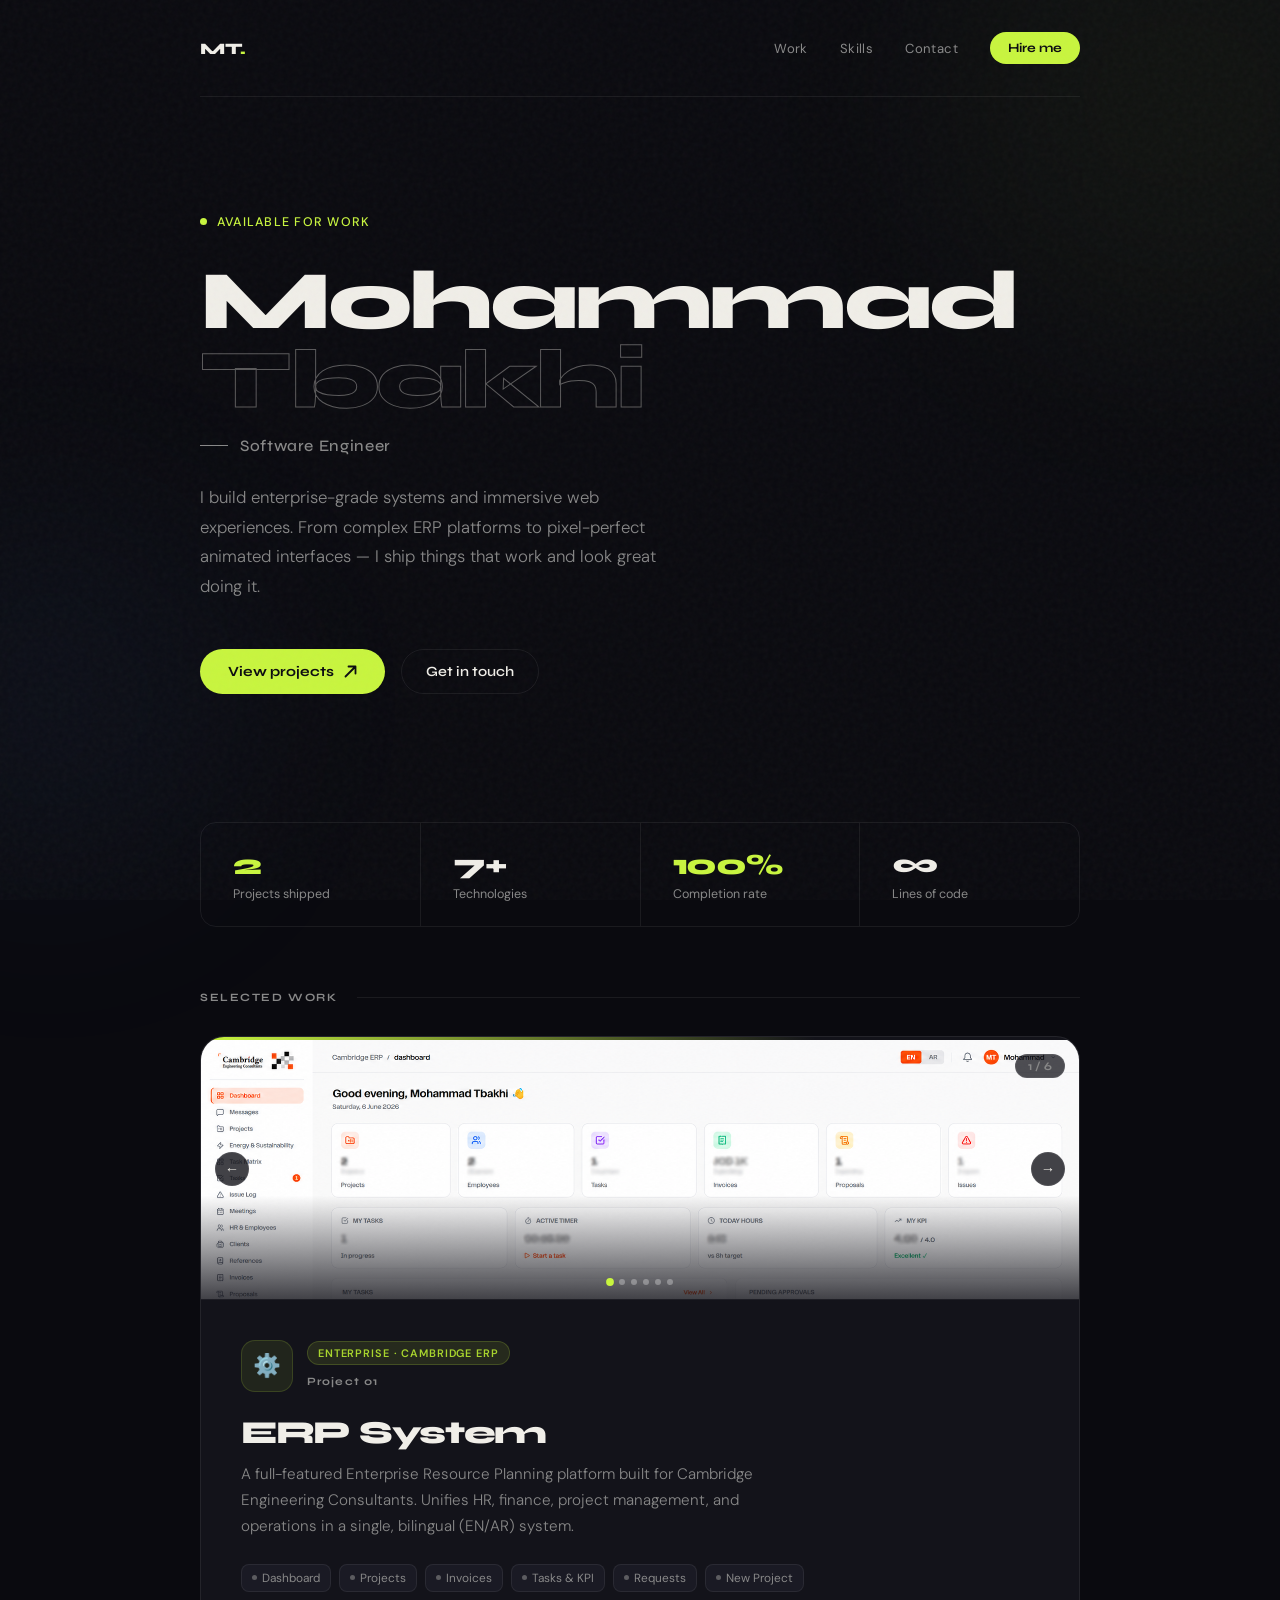
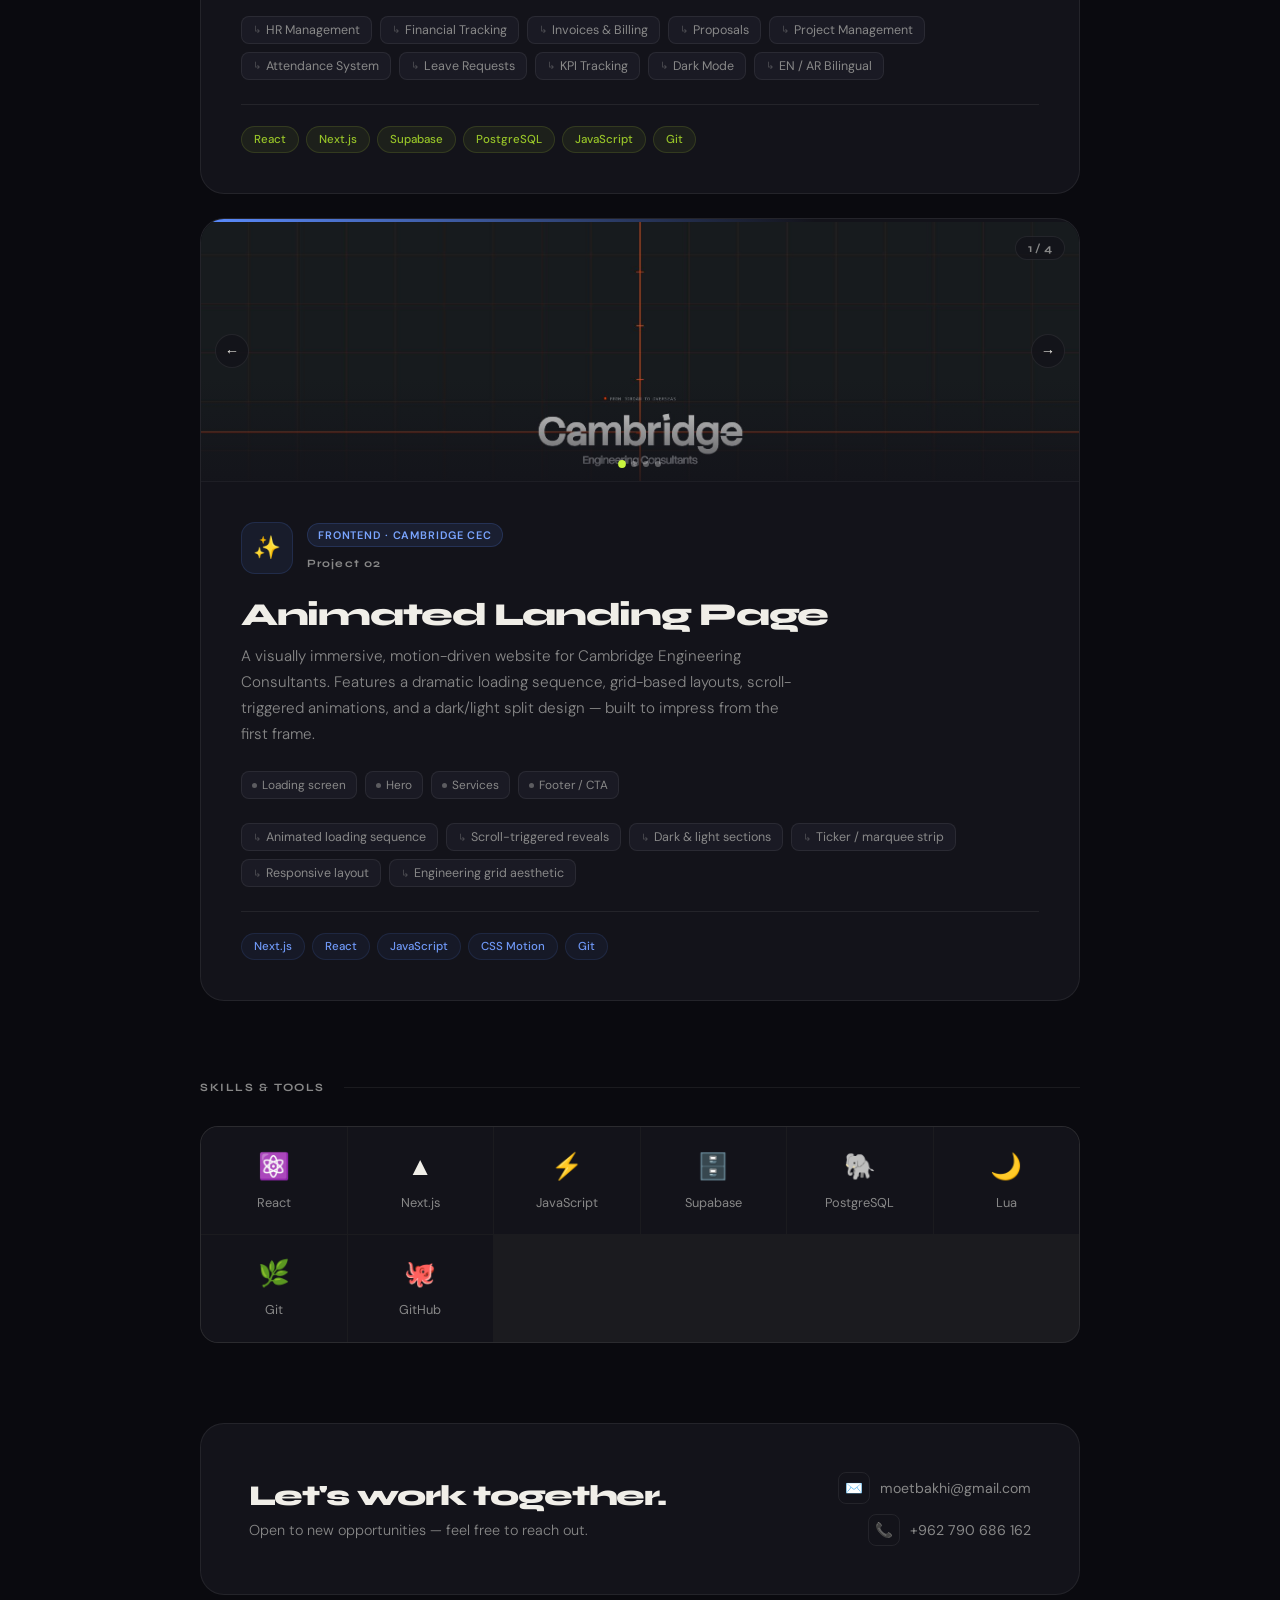
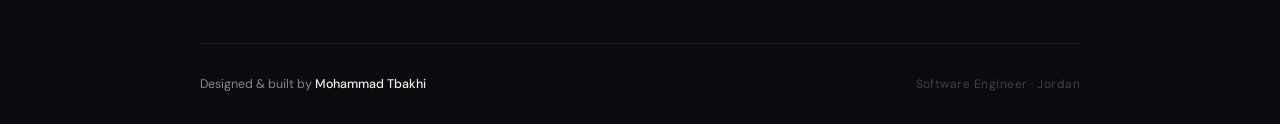
==== portfolio.html @ ecbaac33 "Add files via upload" ====
<!DOCTYPE html>
<html lang="en">
<head>
<meta charset="UTF-8">
<meta name="viewport" content="width=device-width, initial-scale=1.0">
<title>Mohammad Tbakhi — Software Engineer</title>
<link href="https://fonts.googleapis.com/css2?family=Syne:wght@400;500;700;800&family=DM+Sans:ital,wght@0,300;0,400;0,500;1,300&display=swap" rel="stylesheet">
<style>
  *, *::before, *::after { box-sizing: border-box; margin: 0; padding: 0; }
  :root {
    --bg: #0a0a0f; --surface: #13131a; --surface2: #1a1a24;
    --border: rgba(255,255,255,0.07); --border-hover: rgba(255,255,255,0.15);
    --text: #f0eee8; --muted: #888;
    --accent1: #c8f53e; --accent2: #5b8cff;
  }
  html { scroll-behavior: smooth; }
  body { font-family: 'DM Sans', sans-serif; background: var(--bg); color: var(--text); overflow-x: hidden; }
  body::after { content: ''; position: fixed; inset: 0; background-image: url("data:image/svg+xml,%3Csvg viewBox='0 0 200 200' xmlns='http://www.w3.org/2000/svg'%3E%3Cfilter id='n'%3E%3CfeTurbulence type='fractalNoise' baseFrequency='0.9' numOctaves='4' stitchTiles='stitch'/%3E%3C/filter%3E%3Crect width='100%25' height='100%25' filter='url(%23n)' opacity='0.035'/%3E%3C/svg%3E"); pointer-events: none; z-index: 100; }
  .container { max-width: 960px; margin: 0 auto; padding: 0 2.5rem; position: relative; z-index: 1; }
  .orb { position: fixed; border-radius: 50%; filter: blur(100px); pointer-events: none; z-index: 0; }
  .orb1 { width: 500px; height: 500px; background: rgba(200,245,62,0.035); top: -150px; right: -150px; }
  .orb2 { width: 400px; height: 400px; background: rgba(91,140,255,0.04); bottom: 0; left: -150px; }

  nav { display: flex; align-items: center; justify-content: space-between; padding: 2rem 0; border-bottom: 1px solid var(--border); animation: fadeDown 0.6s ease both; }
  .nav-logo { font-family: 'Syne', sans-serif; font-weight: 800; font-size: 1rem; letter-spacing: -0.02em; color: var(--text); }
  .nav-logo span { color: var(--accent1); }
  .nav-right { display: flex; align-items: center; gap: 2rem; }
  .nav-links { display: flex; gap: 2rem; }
  .nav-links a { font-size: 0.82rem; color: var(--muted); text-decoration: none; letter-spacing: 0.03em; transition: color 0.2s; }
  .nav-links a:hover { color: var(--text); }
  .nav-cta { font-size: 0.8rem; font-family: 'Syne', sans-serif; font-weight: 700; color: #0a0a0f; background: var(--accent1); padding: 8px 18px; border-radius: 100px; text-decoration: none; transition: opacity 0.2s; }
  .nav-cta:hover { opacity: 0.85; }

  .hero { padding: 7rem 0 4rem; animation: fadeUp 0.8s ease 0.1s both; }
  .hero-eyebrow { display: inline-flex; align-items: center; gap: 10px; margin-bottom: 2rem; font-size: 0.78rem; color: var(--accent1); letter-spacing: 0.1em; text-transform: uppercase; font-weight: 500; }
  .hero-eyebrow::before { content: ''; width: 7px; height: 7px; border-radius: 50%; background: var(--accent1); animation: pulse 2s infinite; }
  .hero-name { font-family: 'Syne', sans-serif; font-size: clamp(3rem, 7vw, 5.2rem); font-weight: 800; line-height: 0.95; letter-spacing: -0.04em; margin-bottom: 1rem; }
  .hero-name .last { display: block; color: transparent; -webkit-text-stroke: 1px rgba(240,238,232,0.35); }
  .hero-role { font-family: 'Syne', sans-serif; font-size: 1rem; font-weight: 500; color: var(--muted); letter-spacing: 0.04em; margin-bottom: 1.8rem; display: flex; align-items: center; gap: 12px; }
  .hero-role::before { content: ''; width: 28px; height: 1px; background: var(--muted); }
  .hero-desc { font-size: 1.05rem; color: var(--muted); max-width: 480px; line-height: 1.75; font-weight: 300; margin-bottom: 3rem; }
  .hero-actions { display: flex; align-items: center; gap: 1rem; flex-wrap: wrap; }
  .btn-primary { display: inline-flex; align-items: center; gap: 10px; background: var(--accent1); color: #0a0a0f; font-family: 'Syne', sans-serif; font-weight: 700; font-size: 0.88rem; padding: 14px 28px; border-radius: 100px; border: none; cursor: pointer; text-decoration: none; transition: transform 0.2s, opacity 0.2s; }
  .btn-primary:hover { transform: translateY(-2px); opacity: 0.9; }
  .btn-secondary { display: inline-flex; align-items: center; gap: 8px; background: transparent; color: var(--text); font-family: 'Syne', sans-serif; font-weight: 600; font-size: 0.88rem; padding: 13px 24px; border-radius: 100px; border: 1px solid var(--border); cursor: pointer; text-decoration: none; transition: border-color 0.2s; }
  .btn-secondary:hover { border-color: var(--border-hover); }

  .stats-bar { display: flex; border: 1px solid var(--border); border-radius: 16px; overflow: hidden; margin: 4rem 0; animation: fadeUp 0.8s ease 0.2s both; }
  .stat { flex: 1; padding: 1.5rem 2rem; border-right: 1px solid var(--border); transition: background 0.2s; }
  .stat:last-child { border-right: none; }
  .stat:hover { background: rgba(255,255,255,0.02); }
  .stat-num { font-family: 'Syne', sans-serif; font-size: 1.8rem; font-weight: 800; letter-spacing: -0.04em; margin-bottom: 4px; }
  .stat-num.g { color: var(--accent1); }
  .stat-label { font-size: 0.78rem; color: var(--muted); }

  .section { margin-bottom: 5rem; }
  .section-header { display: flex; align-items: center; gap: 1.2rem; margin-bottom: 2rem; }
  .section-label { font-family: 'Syne', sans-serif; font-size: 0.7rem; font-weight: 700; letter-spacing: 0.14em; text-transform: uppercase; color: var(--muted); white-space: nowrap; }
  .section-line { flex: 1; height: 1px; background: var(--border); }

  .projects { display: flex; flex-direction: column; gap: 1.5rem; }
  .project-card { background: var(--surface); border: 1px solid var(--border); border-radius: 24px; overflow: hidden; transition: border-color 0.3s, transform 0.3s; animation: fadeUp 0.8s ease both; }
  .project-card:nth-child(1) { animation-delay: 0.3s; }
  .project-card:nth-child(2) { animation-delay: 0.4s; }
  .project-card:hover { border-color: var(--border-hover); transform: translateY(-4px); }
  .card-accent { height: 3px; }
  .erp .card-accent { background: linear-gradient(90deg, var(--accent1) 0%, transparent 70%); }
  .animated .card-accent { background: linear-gradient(90deg, var(--accent2) 0%, transparent 70%); }

  .card-gallery { position: relative; background: #0d0d14; border-bottom: 1px solid var(--border); overflow: hidden; height: 260px; }
  .gallery-track { display: flex; height: 100%; transition: transform 0.4s cubic-bezier(0.4,0,0.2,1); }
  .gallery-slide { flex-shrink: 0; width: 100%; height: 100%; overflow: hidden; }
  .gallery-slide img { width: 100%; height: 100%; object-fit: cover; object-position: top left; display: block; }
  .gallery-overlay { position: absolute; inset: 0; background: linear-gradient(to bottom, transparent 60%, rgba(19,19,26,0.8) 100%); pointer-events: none; }
  .gallery-nav { position: absolute; bottom: 14px; left: 50%; transform: translateX(-50%); display: flex; gap: 6px; z-index: 2; }
  .gallery-dot { width: 6px; height: 6px; border-radius: 50%; background: rgba(255,255,255,0.3); cursor: pointer; transition: background 0.2s, transform 0.2s; border: none; padding: 0; }
  .gallery-dot.active { background: var(--accent1); transform: scale(1.3); }
  .gallery-btn { position: absolute; top: 50%; transform: translateY(-50%); width: 34px; height: 34px; background: rgba(19,19,26,0.8); border: 1px solid var(--border); border-radius: 50%; color: var(--text); cursor: pointer; display: flex; align-items: center; justify-content: center; font-size: 0.9rem; z-index: 2; transition: background 0.2s, border-color 0.2s; }
  .gallery-btn:hover { background: rgba(200,245,62,0.15); border-color: var(--accent1); }
  .gallery-btn.prev { left: 14px; }
  .gallery-btn.next { right: 14px; }
  .gallery-counter { position: absolute; top: 14px; right: 14px; background: rgba(19,19,26,0.75); border: 1px solid var(--border); border-radius: 100px; padding: 4px 12px; font-size: 0.72rem; color: var(--muted); z-index: 2; font-family: 'Syne', sans-serif; font-weight: 700; }

  .card-inner { padding: 2.5rem; }
  .card-header { display: flex; align-items: flex-start; justify-content: space-between; margin-bottom: 1.5rem; }
  .card-meta { display: flex; align-items: center; gap: 14px; }
  .card-icon { width: 52px; height: 52px; border-radius: 14px; display: flex; align-items: center; justify-content: center; font-size: 1.4rem; flex-shrink: 0; }
  .erp .card-icon { background: rgba(200,245,62,0.08); border: 1px solid rgba(200,245,62,0.15); }
  .animated .card-icon { background: rgba(91,140,255,0.08); border: 1px solid rgba(91,140,255,0.15); }
  .card-badge { font-size: 0.68rem; font-weight: 600; letter-spacing: 0.08em; text-transform: uppercase; padding: 4px 10px; border-radius: 100px; display: block; margin-bottom: 4px; }
  .erp .card-badge { background: rgba(200,245,62,0.1); color: #a8d42e; border: 1px solid rgba(200,245,62,0.18); }
  .animated .card-badge { background: rgba(91,140,255,0.1); color: #7aa5ff; border: 1px solid rgba(91,140,255,0.18); }
  .card-num { font-size: 0.7rem; color: var(--muted); font-family: 'Syne', sans-serif; font-weight: 700; letter-spacing: 0.1em; }

  .card-title { font-family: 'Syne', sans-serif; font-size: 2rem; font-weight: 800; letter-spacing: -0.04em; margin-bottom: 0.8rem; line-height: 1.05; }
  .card-desc { font-size: 0.95rem; color: var(--muted); line-height: 1.7; font-weight: 300; max-width: 560px; margin-bottom: 1.5rem; }
  .card-screens { display: flex; gap: 8px; margin-bottom: 1.5rem; flex-wrap: wrap; }
  .screen-pill { display: flex; align-items: center; gap: 5px; font-size: 0.74rem; color: var(--muted); background: var(--surface2); padding: 5px 10px; border-radius: 8px; border: 1px solid var(--border); cursor: pointer; transition: border-color 0.2s, color 0.2s; }
  .screen-pill:hover { border-color: var(--accent1); color: var(--accent1); }
  .screen-pill .dot { width: 5px; height: 5px; border-radius: 50%; background: currentColor; opacity: 0.6; }
  .card-features { display: flex; flex-wrap: wrap; gap: 8px; margin-bottom: 1.5rem; }
  .feature { font-size: 0.78rem; color: var(--muted); background: var(--surface2); padding: 5px 11px; border-radius: 8px; border: 1px solid var(--border); display: flex; align-items: center; gap: 5px; }
  .feature::before { content: '↳'; font-size: 0.65rem; opacity: 0.45; }
  .card-divider { height: 1px; background: var(--border); margin-bottom: 1.3rem; }
  .card-tags { display: flex; flex-wrap: wrap; gap: 7px; }
  .tag { font-size: 0.72rem; font-weight: 500; padding: 5px 12px; border-radius: 100px; }
  .erp .tag { background: rgba(200,245,62,0.06); color: #96c228; border: 1px solid rgba(200,245,62,0.12); }
  .animated .tag { background: rgba(91,140,255,0.06); color: #6e97f5; border: 1px solid rgba(91,140,255,0.12); }

  .skills-grid { display: grid; grid-template-columns: repeat(auto-fit, minmax(130px, 1fr)); gap: 1px; background: var(--border); border: 1px solid var(--border); border-radius: 18px; overflow: hidden; }
  .skill-item { background: var(--surface); padding: 1.4rem 1rem; text-align: center; transition: background 0.2s; cursor: default; }
  .skill-item:hover { background: var(--surface2); }
  .skill-icon { font-size: 1.6rem; margin-bottom: 8px; display: block; }
  .skill-name { font-size: 0.8rem; color: var(--muted); transition: color 0.2s; }
  .skill-item:hover .skill-name { color: var(--text); }

  .contact-section { background: var(--surface); border: 1px solid var(--border); border-radius: 24px; padding: 3rem; display: flex; align-items: center; justify-content: space-between; gap: 2rem; flex-wrap: wrap; margin-bottom: 3rem; }
  .contact-left h2 { font-family: 'Syne', sans-serif; font-size: 1.8rem; font-weight: 800; letter-spacing: -0.04em; margin-bottom: 0.5rem; }
  .contact-left p { font-size: 0.9rem; color: var(--muted); font-weight: 300; }
  .contact-info { display: flex; flex-direction: column; gap: 10px; align-items: flex-end; }
  .contact-item { display: flex; align-items: center; gap: 10px; font-size: 0.88rem; color: var(--muted); text-decoration: none; transition: color 0.2s; }
  .contact-item:hover { color: var(--text); }
  .contact-item-icon { width: 32px; height: 32px; border: 1px solid var(--border); border-radius: 8px; display: flex; align-items: center; justify-content: center; font-size: 0.9rem; }

  footer { border-top: 1px solid var(--border); padding: 2rem 0; display: flex; align-items: center; justify-content: space-between; flex-wrap: wrap; gap: 1rem; }
  .footer-copy { font-size: 0.78rem; color: var(--muted); }
  .footer-copy strong { color: var(--text); font-weight: 500; }
  .footer-right { font-size: 0.75rem; color: rgba(136,136,136,0.45); letter-spacing: 0.04em; }

  @keyframes fadeUp { from { opacity: 0; transform: translateY(24px); } to { opacity: 1; transform: none; } }
  @keyframes fadeDown { from { opacity: 0; transform: translateY(-12px); } to { opacity: 1; transform: none; } }
  @keyframes pulse { 0%, 100% { opacity: 1; } 50% { opacity: 0.4; } }
  ::-webkit-scrollbar { width: 6px; }
  ::-webkit-scrollbar-track { background: var(--bg); }
  ::-webkit-scrollbar-thumb { background: rgba(255,255,255,0.1); border-radius: 3px; }
</style>
</head>
<body>
<div class="orb orb1"></div>
<div class="orb orb2"></div>
<div class="container">
  <nav>
    <div class="nav-logo">MT<span>.</span></div>
    <div class="nav-right">
      <div class="nav-links">
        <a href="#work">Work</a>
        <a href="#skills">Skills</a>
        <a href="#contact">Contact</a>
      </div>
      <a href="mailto:moetbakhi@gmail.com" class="nav-cta">Hire me</a>
    </div>
  </nav>

  <section class="hero">
    <div class="hero-eyebrow">Available for work</div>
    <h1 class="hero-name">
      <span>Mohammad</span>
      <span class="last">Tbakhi</span>
    </h1>
    <div class="hero-role">Software Engineer</div>
    <p class="hero-desc">I build enterprise-grade systems and immersive web experiences. From complex ERP platforms to pixel-perfect animated interfaces — I ship things that work and look great doing it.</p>
    <div class="hero-actions">
      <a href="#work" class="btn-primary">View projects <svg width="13" height="13" viewBox="0 0 13 13" fill="none"><path d="M1.5 11.5L11.5 1.5M11.5 1.5H4.5M11.5 1.5V8.5" stroke="currentColor" stroke-width="1.8" stroke-linecap="round" stroke-linejoin="round"/></svg></a>
      <a href="mailto:moetbakhi@gmail.com" class="btn-secondary">Get in touch</a>
    </div>
  </section>

  <div class="stats-bar">
    <div class="stat"><div class="stat-num g">2</div><div class="stat-label">Projects shipped</div></div>
    <div class="stat"><div class="stat-num">7+</div><div class="stat-label">Technologies</div></div>
    <div class="stat"><div class="stat-num g">100%</div><div class="stat-label">Completion rate</div></div>
    <div class="stat"><div class="stat-num">∞</div><div class="stat-label">Lines of code</div></div>
  </div>

  <section class="section" id="work">
    <div class="section-header"><span class="section-label">Selected work</span><div class="section-line"></div></div>
    <div class="projects">

      <div class="project-card erp">
        <div class="card-accent"></div>
        <div class="card-gallery" id="gallery">
          <div class="gallery-track" id="erp-track">
            <div class="gallery-slide"><img src="screenshot-dashboard.png" alt="ERP Dashboard" /></div>
            <div class="gallery-slide"><img src="screenshot-projects.png" alt="ERP Projects" /></div>
            <div class="gallery-slide"><img src="screenshot-invoices.png" alt="ERP Invoices" /></div>
            <div class="gallery-slide"><img src="screenshot-tasks.png" alt="ERP Tasks" /></div>
            <div class="gallery-slide"><img src="screenshot-requests.png" alt="ERP Requests" /></div>
            <div class="gallery-slide"><img src="screenshot-newproject.png" alt="New Project Form" /></div>
          </div>
          <div class="gallery-overlay"></div>
          <button class="gallery-btn prev" onclick="changeSlide('erp',-1)">&#8592;</button>
          <button class="gallery-btn next" onclick="changeSlide('erp',1)">&#8594;</button>
          <div class="gallery-counter"><span id="erp-num">1</span> / 6</div>
          <div class="gallery-nav" id="erp-dots"></div>
        </div>
        <div class="card-inner">
          <div class="card-header">
            <div class="card-meta">
              <div class="card-icon">⚙️</div>
              <div>
                <span class="card-badge">Enterprise · Cambridge ERP</span>
                <span class="card-num">Project 01</span>
              </div>
            </div>
          </div>
          <div class="card-title">ERP System</div>
          <p class="card-desc">A full-featured Enterprise Resource Planning platform built for Cambridge Engineering Consultants. Unifies HR, finance, project management, and operations in a single, bilingual (EN/AR) system.</p>
          <div class="card-screens">
            <span class="screen-pill" onclick="goToSlide('erp',0)"><span class="dot"></span>Dashboard</span>
            <span class="screen-pill" onclick="goToSlide('erp',1)"><span class="dot"></span>Projects</span>
            <span class="screen-pill" onclick="goToSlide('erp',2)"><span class="dot"></span>Invoices</span>
            <span class="screen-pill" onclick="goToSlide('erp',3)"><span class="dot"></span>Tasks & KPI</span>
            <span class="screen-pill" onclick="goToSlide('erp',4)"><span class="dot"></span>Requests</span>
            <span class="screen-pill" onclick="goToSlide('erp',5)"><span class="dot"></span>New Project</span>
          </div>
          <div class="card-features">
            <span class="feature">HR Management</span>
            <span class="feature">Financial Tracking</span>
            <span class="feature">Invoices & Billing</span>
            <span class="feature">Proposals</span>
            <span class="feature">Project Management</span>
            <span class="feature">Attendance System</span>
            <span class="feature">Leave Requests</span>
            <span class="feature">KPI Tracking</span>
            <span class="feature">Dark Mode</span>
            <span class="feature">EN / AR Bilingual</span>
          </div>
          <div class="card-divider"></div>
          <div class="card-tags">
            <span class="tag">React</span>
            <span class="tag">Next.js</span>
            <span class="tag">Supabase</span>
            <span class="tag">PostgreSQL</span>
            <span class="tag">JavaScript</span>
            <span class="tag">Git</span>
          </div>
        </div>
      </div>

      <div class="project-card animated">
        <div class="card-accent"></div>
        <div class="card-gallery">
          <div class="gallery-track" id="anim-track">
            <div class="gallery-slide"><img src="anim-landing.png" alt="Loading screen" /></div>
            <div class="gallery-slide"><img src="anim-hero.png" alt="Hero section" /></div>
            <div class="gallery-slide"><img src="anim-services.png" alt="Services" /></div>
            <div class="gallery-slide"><img src="anim-footer.png" alt="Footer / CTA" /></div>
          </div>
          <div class="gallery-overlay"></div>
          <button class="gallery-btn prev" onclick="changeSlide('anim',-1)">&#8592;</button>
          <button class="gallery-btn next" onclick="changeSlide('anim',1)">&#8594;</button>
          <div class="gallery-counter"><span id="anim-num">1</span> / 4</div>
          <div class="gallery-nav" id="anim-dots"></div>
        </div>
        <div class="card-inner">
          <div class="card-header">
            <div class="card-meta">
              <div class="card-icon">✨</div>
              <div>
                <span class="card-badge">Frontend · Cambridge CEC</span>
                <span class="card-num">Project 02</span>
              </div>
            </div>
          </div>
          <div class="card-title">Animated Landing Page</div>
          <p class="card-desc">A visually immersive, motion-driven website for Cambridge Engineering Consultants. Features a dramatic loading sequence, grid-based layouts, scroll-triggered animations, and a dark/light split design — built to impress from the first frame.</p>
          <div class="card-screens">
            <span class="screen-pill" onclick="goToSlide('anim',0)"><span class="dot"></span>Loading screen</span>
            <span class="screen-pill" onclick="goToSlide('anim',1)"><span class="dot"></span>Hero</span>
            <span class="screen-pill" onclick="goToSlide('anim',2)"><span class="dot"></span>Services</span>
            <span class="screen-pill" onclick="goToSlide('anim',3)"><span class="dot"></span>Footer / CTA</span>
          </div>
          <div class="card-features">
            <span class="feature">Animated loading sequence</span>
            <span class="feature">Scroll-triggered reveals</span>
            <span class="feature">Dark & light sections</span>
            <span class="feature">Ticker / marquee strip</span>
            <span class="feature">Responsive layout</span>
            <span class="feature">Engineering grid aesthetic</span>
          </div>
          <div class="card-divider"></div>
          <div class="card-tags">
            <span class="tag">Next.js</span><span class="tag">React</span>
            <span class="tag">JavaScript</span><span class="tag">CSS Motion</span><span class="tag">Git</span>
          </div>
        </div>
      </div>
    </div>
  </section>

  <section class="section" id="skills">
    <div class="section-header"><span class="section-label">Skills & tools</span><div class="section-line"></div></div>
    <div class="skills-grid">
      <div class="skill-item"><span class="skill-icon">⚛️</span><span class="skill-name">React</span></div>
      <div class="skill-item"><span class="skill-icon">▲</span><span class="skill-name">Next.js</span></div>
      <div class="skill-item"><span class="skill-icon">⚡</span><span class="skill-name">JavaScript</span></div>
      <div class="skill-item"><span class="skill-icon">🗄️</span><span class="skill-name">Supabase</span></div>
      <div class="skill-item"><span class="skill-icon">🐘</span><span class="skill-name">PostgreSQL</span></div>
      <div class="skill-item"><span class="skill-icon">🌙</span><span class="skill-name">Lua</span></div>
      <div class="skill-item"><span class="skill-icon">🌿</span><span class="skill-name">Git</span></div>
      <div class="skill-item"><span class="skill-icon">🐙</span><span class="skill-name">GitHub</span></div>
    </div>
  </section>

  <div class="contact-section" id="contact">
    <div class="contact-left">
      <h2>Let's work together.</h2>
      <p>Open to new opportunities — feel free to reach out.</p>
    </div>
    <div class="contact-info">
      <a href="mailto:moetbakhi@gmail.com" class="contact-item"><div class="contact-item-icon">✉️</div>moetbakhi@gmail.com</a>
      <a href="tel:+962790686162" class="contact-item"><div class="contact-item-icon">📞</div>+962 790 686 162</a>
    </div>
  </div>

  <footer>
    <div class="footer-copy">Designed & built by <strong>Mohammad Tbakhi</strong></div>
    <div class="footer-right">Software Engineer · Jordan</div>
  </footer>
</div>

<script>
  const galleries = {
    erp: { current: 0, total: 6, timer: null },
    anim: { current: 0, total: 4, timer: null }
  };
  function initGallery(id) {
    const g = galleries[id];
    const dots = document.getElementById(id + '-dots');
    for (let i = 0; i < g.total; i++) {
      const d = document.createElement('button');
      d.className = 'gallery-dot' + (i === 0 ? ' active' : '');
      d.onclick = () => goToSlide(id, i);
      dots.appendChild(d);
    }
    updateGallery(id);
    setInterval(() => changeSlide(id, 1), 3500);
  }
  function updateGallery(id) {
    const g = galleries[id];
    const track = document.getElementById(id + '-track');
    const num = document.getElementById(id + '-num');
    track.style.transform = 'translateX(-' + (g.current * 100) + '%)';
    num.textContent = g.current + 1;
    document.querySelectorAll('#' + id + '-dots .gallery-dot').forEach((d, i) => {
      d.classList.toggle('active', i === g.current);
    });
  }
  function changeSlide(id, dir) {
    const g = galleries[id];
    g.current = (g.current + dir + g.total) % g.total;
    updateGallery(id);
  }
  function goToSlide(id, i) { galleries[id].current = i; updateGallery(id); }
  initGallery('erp');
  initGallery('anim');
</script>
</body>
</html>
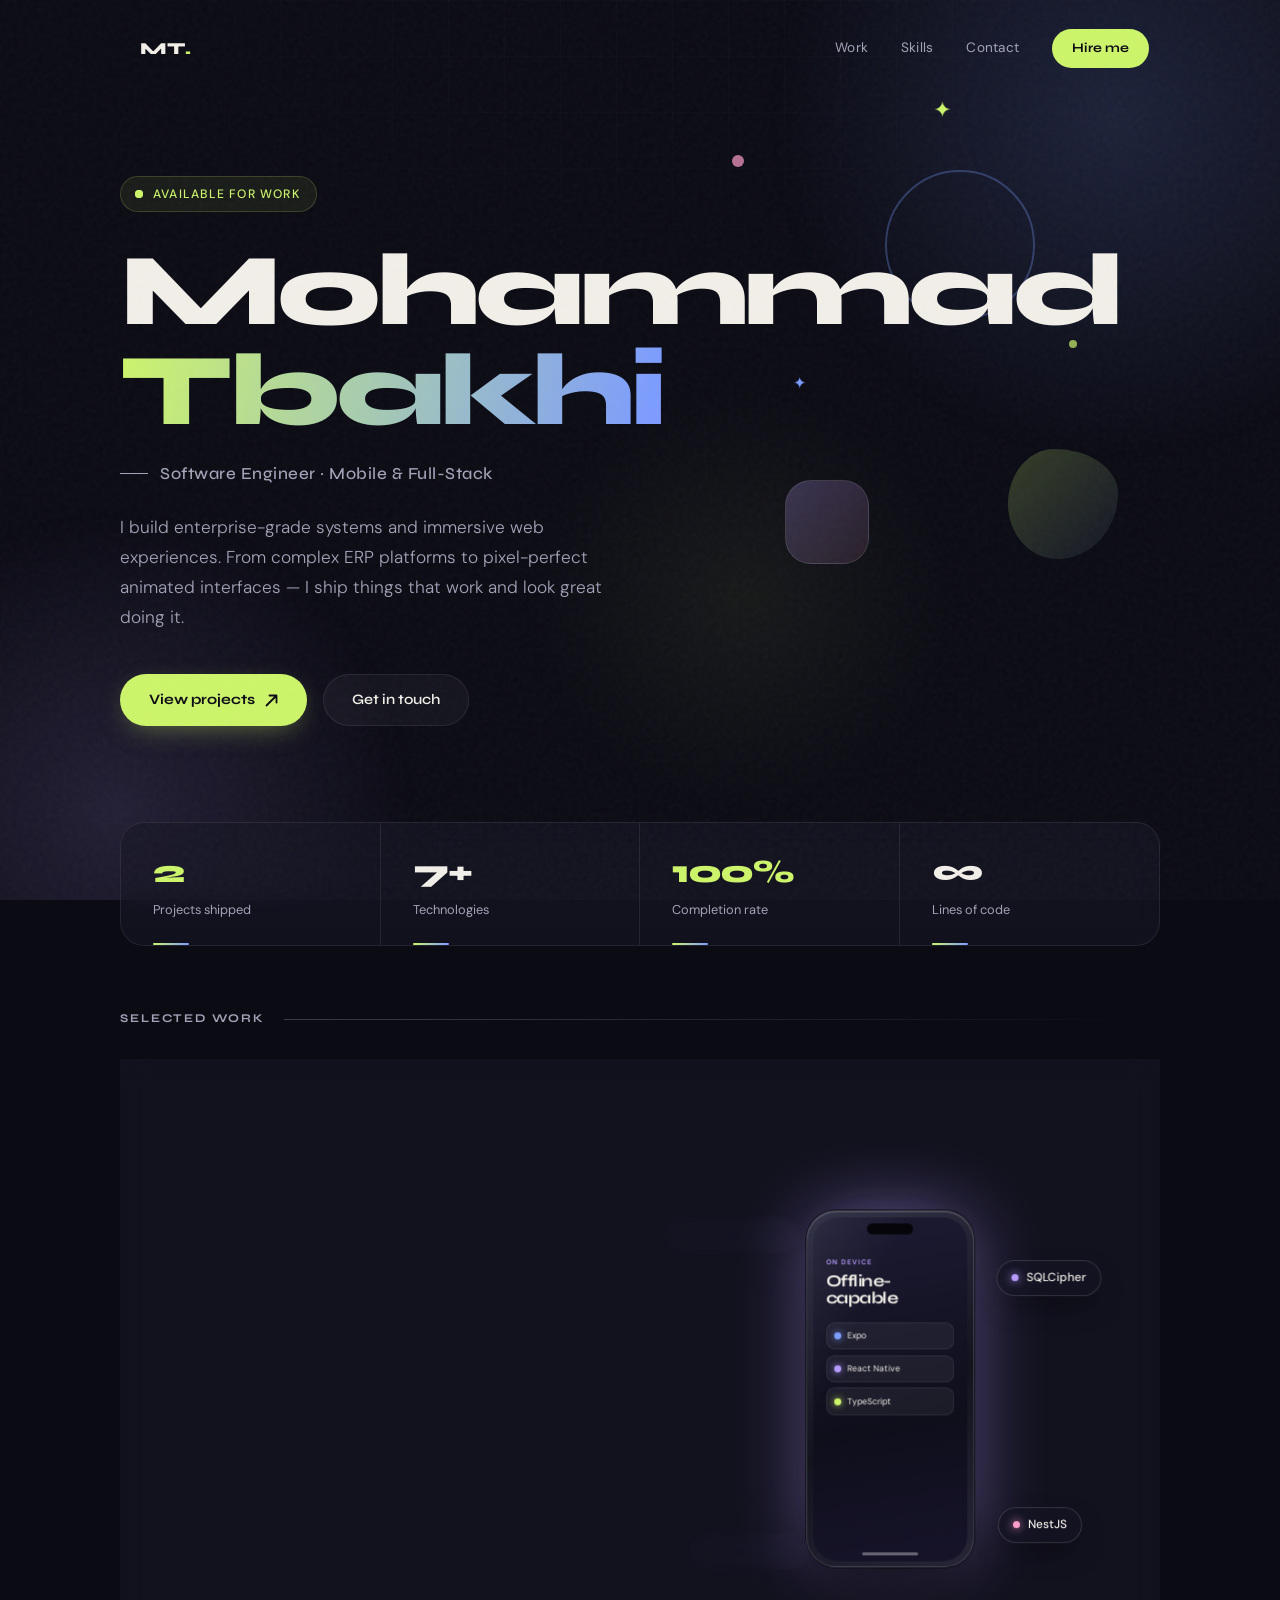
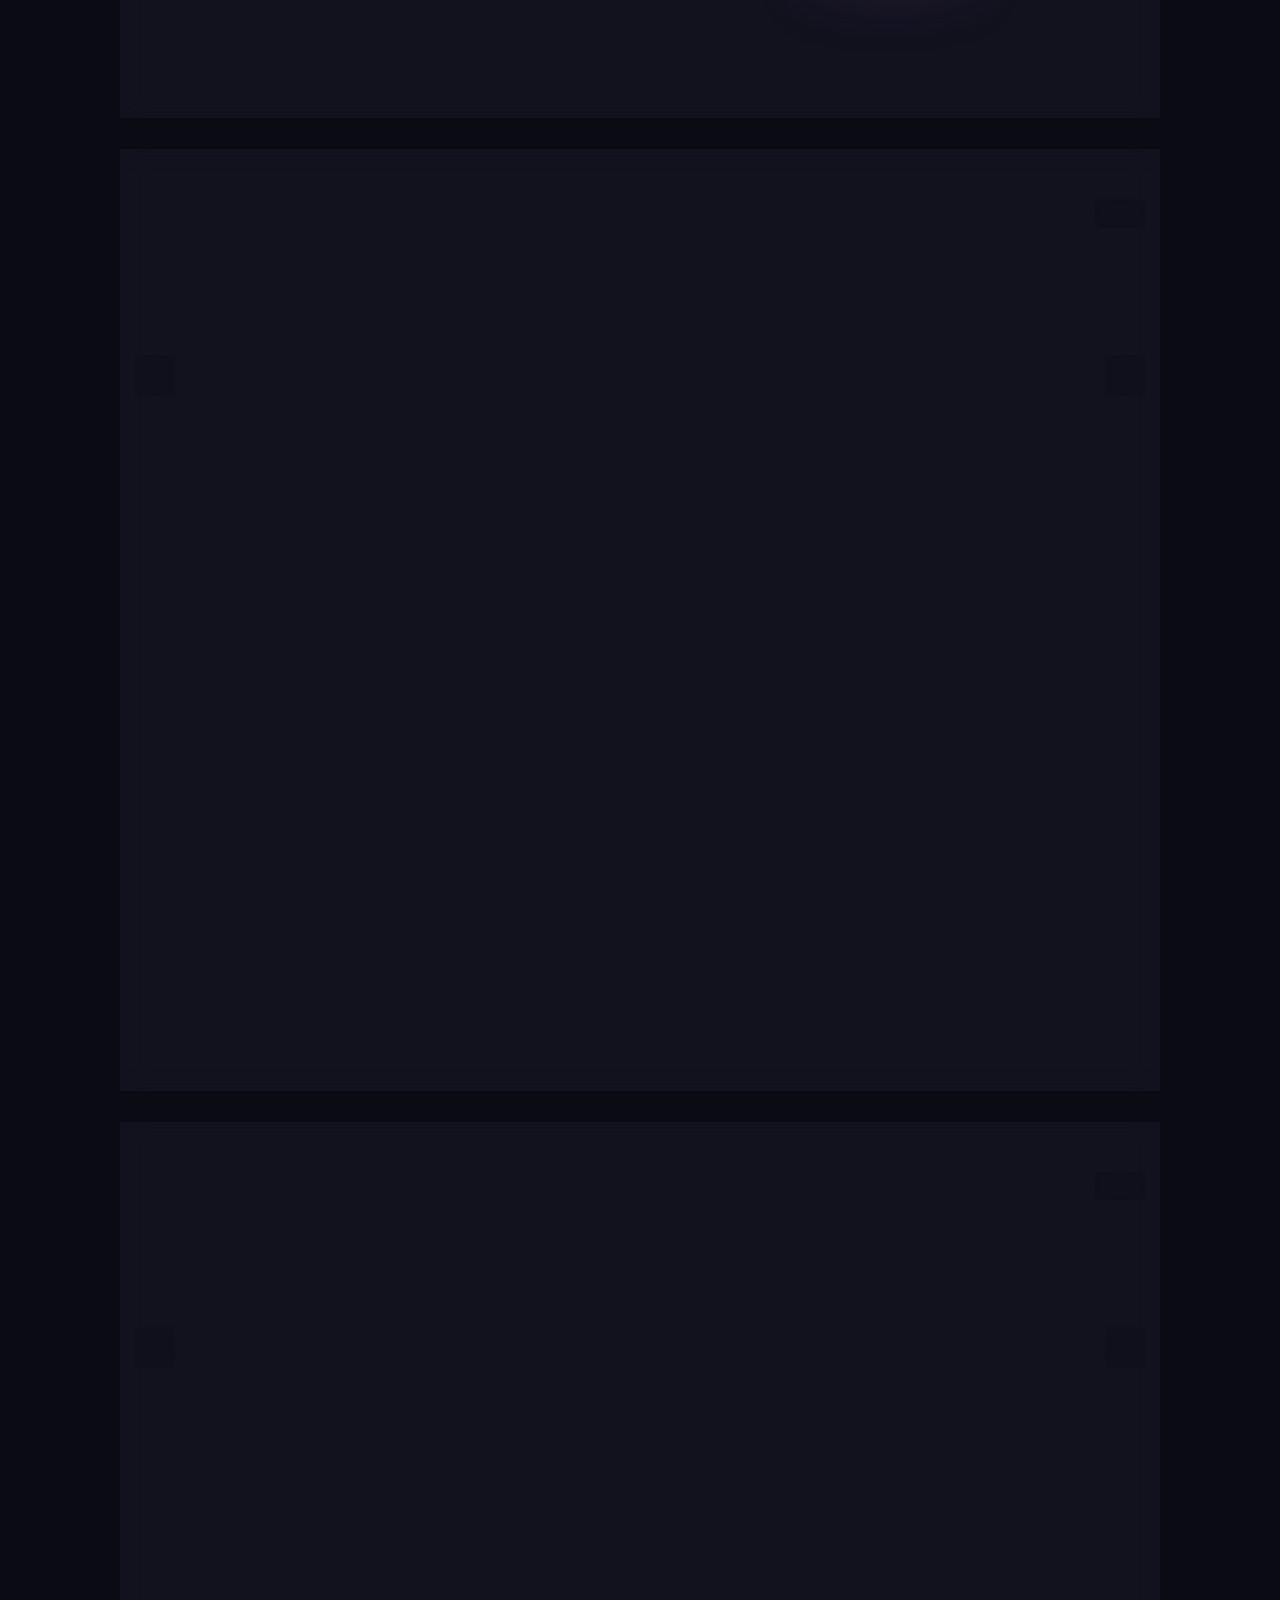
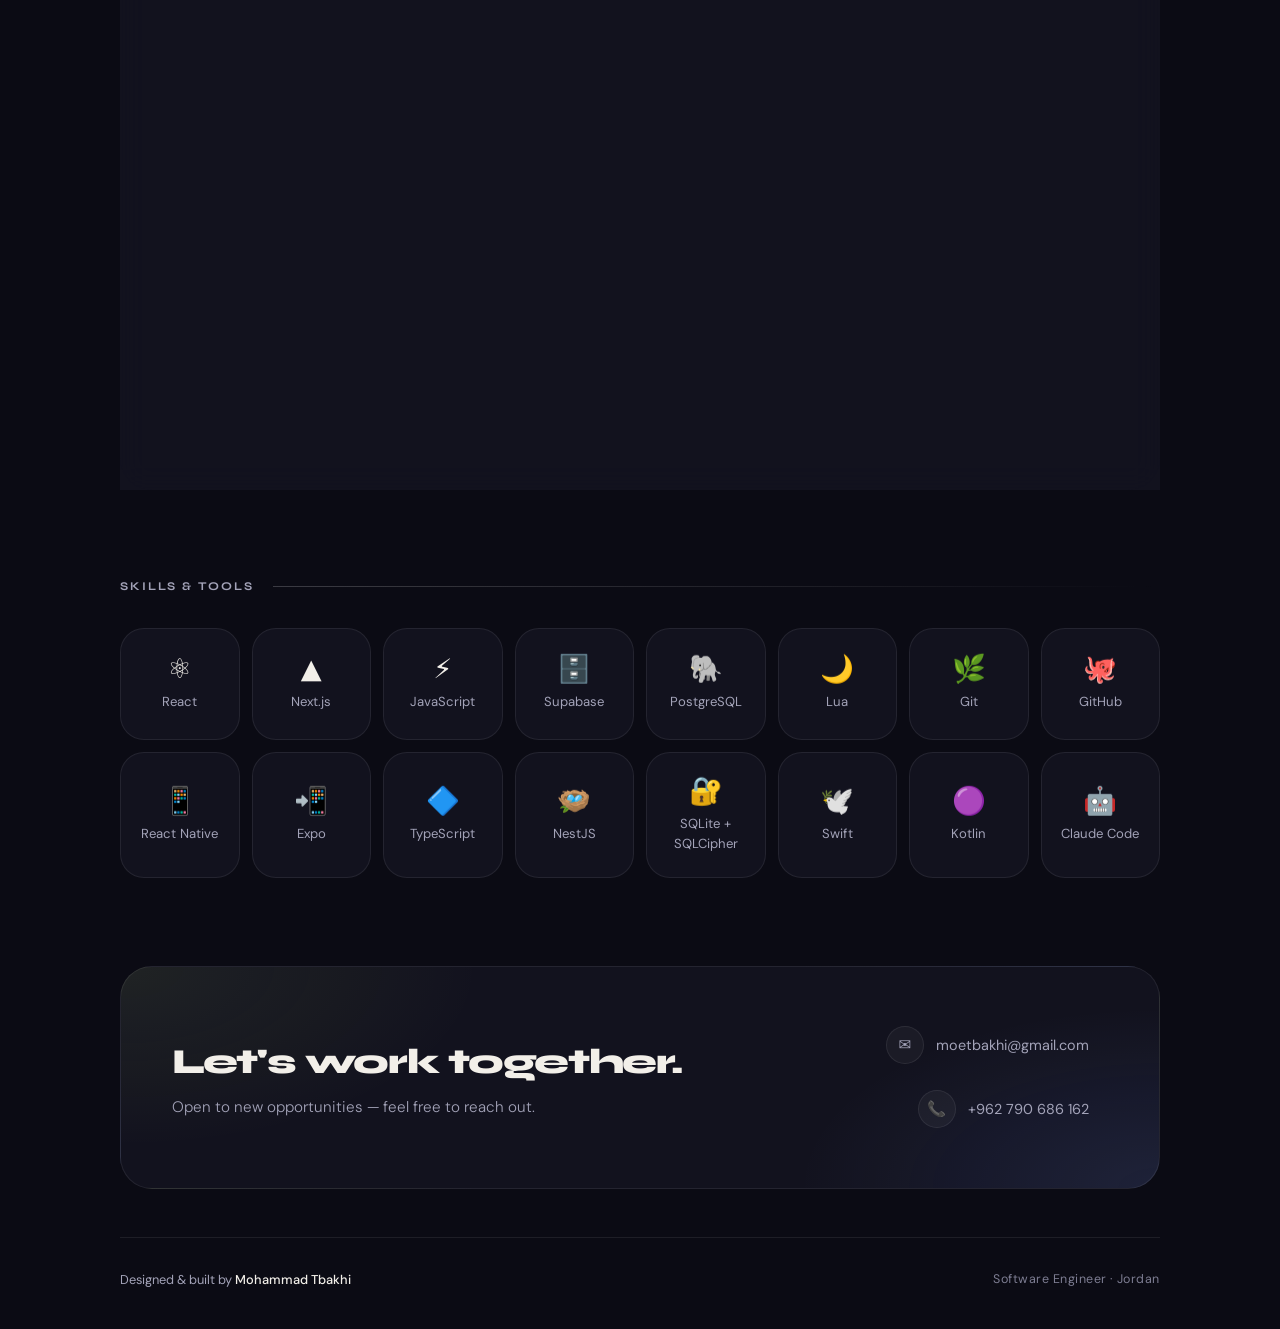
==== commit 73ac83f5: "Redesign portfolio: soft dark theme, animations, featured Lifly device stage Split inline CSS/JS int" ====
--- a/portfolio.html
+++ b/portfolio.html
@@ -4,356 +4,11 @@
 <meta charset="UTF-8">
 <meta name="viewport" content="width=device-width, initial-scale=1.0">
 <title>Mohammad Tbakhi — Software Engineer</title>
-<link href="https://fonts.googleapis.com/css2?family=Syne:wght@400;500;700;800&family=DM+Sans:ital,wght@0,300;0,400;0,500;1,300&display=swap" rel="stylesheet">
-<style>
-  *, *::before, *::after { box-sizing: border-box; margin: 0; padding: 0; }
-  :root {
-    --bg: #0a0a0f; --surface: #13131a; --surface2: #1a1a24;
-    --border: rgba(255,255,255,0.07); --border-hover: rgba(255,255,255,0.15);
-    --text: #f0eee8; --muted: #888;
-    --accent1: #c8f53e; --accent2: #5b8cff;
-  }
-  html { scroll-behavior: smooth; }
-  body { font-family: 'DM Sans', sans-serif; background: var(--bg); color: var(--text); overflow-x: hidden; }
-  body::after { content: ''; position: fixed; inset: 0; background-image: url("data:image/svg+xml,%3Csvg viewBox='0 0 200 200' xmlns='http://www.w3.org/2000/svg'%3E%3Cfilter id='n'%3E%3CfeTurbulence type='fractalNoise' baseFrequency='0.9' numOctaves='4' stitchTiles='stitch'/%3E%3C/filter%3E%3Crect width='100%25' height='100%25' filter='url(%23n)' opacity='0.035'/%3E%3C/svg%3E"); pointer-events: none; z-index: 100; }
-  .container { max-width: 960px; margin: 0 auto; padding: 0 2.5rem; position: relative; z-index: 1; }
-  .orb { position: fixed; border-radius: 50%; filter: blur(100px); pointer-events: none; z-index: 0; }
-  .orb1 { width: 500px; height: 500px; background: rgba(200,245,62,0.035); top: -150px; right: -150px; }
-  .orb2 { width: 400px; height: 400px; background: rgba(91,140,255,0.04); bottom: 0; left: -150px; }
-
-  nav { display: flex; align-items: center; justify-content: space-between; padding: 2rem 0; border-bottom: 1px solid var(--border); animation: fadeDown 0.6s ease both; }
-  .nav-logo { font-family: 'Syne', sans-serif; font-weight: 800; font-size: 1rem; letter-spacing: -0.02em; color: var(--text); }
-  .nav-logo span { color: var(--accent1); }
-  .nav-right { display: flex; align-items: center; gap: 2rem; }
-  .nav-links { display: flex; gap: 2rem; }
-  .nav-links a { font-size: 0.82rem; color: var(--muted); text-decoration: none; letter-spacing: 0.03em; transition: color 0.2s; }
-  .nav-links a:hover { color: var(--text); }
-  .nav-cta { font-size: 0.8rem; font-family: 'Syne', sans-serif; font-weight: 700; color: #0a0a0f; background: var(--accent1); padding: 8px 18px; border-radius: 100px; text-decoration: none; transition: opacity 0.2s; }
-  .nav-cta:hover { opacity: 0.85; }
-
-  .hero { padding: 7rem 0 4rem; animation: fadeUp 0.8s ease 0.1s both; }
-  .hero-eyebrow { display: inline-flex; align-items: center; gap: 10px; margin-bottom: 2rem; font-size: 0.78rem; color: var(--accent1); letter-spacing: 0.1em; text-transform: uppercase; font-weight: 500; }
-  .hero-eyebrow::before { content: ''; width: 7px; height: 7px; border-radius: 50%; background: var(--accent1); animation: pulse 2s infinite; }
-  .hero-name { font-family: 'Syne', sans-serif; font-size: clamp(3rem, 7vw, 5.2rem); font-weight: 800; line-height: 0.95; letter-spacing: -0.04em; margin-bottom: 1rem; }
-  .hero-name .last { display: block; color: transparent; -webkit-text-stroke: 1px rgba(240,238,232,0.35); }
-  .hero-role { font-family: 'Syne', sans-serif; font-size: 1rem; font-weight: 500; color: var(--muted); letter-spacing: 0.04em; margin-bottom: 1.8rem; display: flex; align-items: center; gap: 12px; }
-  .hero-role::before { content: ''; width: 28px; height: 1px; background: var(--muted); }
-  .hero-desc { font-size: 1.05rem; color: var(--muted); max-width: 480px; line-height: 1.75; font-weight: 300; margin-bottom: 3rem; }
-  .hero-actions { display: flex; align-items: center; gap: 1rem; flex-wrap: wrap; }
-  .btn-primary { display: inline-flex; align-items: center; gap: 10px; background: var(--accent1); color: #0a0a0f; font-family: 'Syne', sans-serif; font-weight: 700; font-size: 0.88rem; padding: 14px 28px; border-radius: 100px; border: none; cursor: pointer; text-decoration: none; transition: transform 0.2s, opacity 0.2s; }
-  .btn-primary:hover { transform: translateY(-2px); opacity: 0.9; }
-  .btn-secondary { display: inline-flex; align-items: center; gap: 8px; background: transparent; color: var(--text); font-family: 'Syne', sans-serif; font-weight: 600; font-size: 0.88rem; padding: 13px 24px; border-radius: 100px; border: 1px solid var(--border); cursor: pointer; text-decoration: none; transition: border-color 0.2s; }
-  .btn-secondary:hover { border-color: var(--border-hover); }
-
-  .stats-bar { display: flex; border: 1px solid var(--border); border-radius: 16px; overflow: hidden; margin: 4rem 0; animation: fadeUp 0.8s ease 0.2s both; }
-  .stat { flex: 1; padding: 1.5rem 2rem; border-right: 1px solid var(--border); transition: background 0.2s; }
-  .stat:last-child { border-right: none; }
-  .stat:hover { background: rgba(255,255,255,0.02); }
-  .stat-num { font-family: 'Syne', sans-serif; font-size: 1.8rem; font-weight: 800; letter-spacing: -0.04em; margin-bottom: 4px; }
-  .stat-num.g { color: var(--accent1); }
-  .stat-label { font-size: 0.78rem; color: var(--muted); }
-
-  .section { margin-bottom: 5rem; }
-  .section-header { display: flex; align-items: center; gap: 1.2rem; margin-bottom: 2rem; }
-  .section-label { font-family: 'Syne', sans-serif; font-size: 0.7rem; font-weight: 700; letter-spacing: 0.14em; text-transform: uppercase; color: var(--muted); white-space: nowrap; }
-  .section-line { flex: 1; height: 1px; background: var(--border); }
-
-  .projects { display: flex; flex-direction: column; gap: 1.5rem; }
-  .project-card { background: var(--surface); border: 1px solid var(--border); border-radius: 24px; overflow: hidden; transition: border-color 0.3s, transform 0.3s; animation: fadeUp 0.8s ease both; }
-  .project-card:nth-child(1) { animation-delay: 0.3s; }
-  .project-card:nth-child(2) { animation-delay: 0.4s; }
-  .project-card:hover { border-color: var(--border-hover); transform: translateY(-4px); }
-  .card-accent { height: 3px; }
-  .erp .card-accent { background: linear-gradient(90deg, var(--accent1) 0%, transparent 70%); }
-  .animated .card-accent { background: linear-gradient(90deg, var(--accent2) 0%, transparent 70%); }
-
-  .card-gallery { position: relative; background: #0d0d14; border-bottom: 1px solid var(--border); overflow: hidden; height: 260px; }
-  .gallery-track { display: flex; height: 100%; transition: transform 0.4s cubic-bezier(0.4,0,0.2,1); }
-  .gallery-slide { flex-shrink: 0; width: 100%; height: 100%; overflow: hidden; }
-  .gallery-slide img { width: 100%; height: 100%; object-fit: cover; object-position: top left; display: block; }
-  .gallery-overlay { position: absolute; inset: 0; background: linear-gradient(to bottom, transparent 60%, rgba(19,19,26,0.8) 100%); pointer-events: none; }
-  .gallery-nav { position: absolute; bottom: 14px; left: 50%; transform: translateX(-50%); display: flex; gap: 6px; z-index: 2; }
-  .gallery-dot { width: 6px; height: 6px; border-radius: 50%; background: rgba(255,255,255,0.3); cursor: pointer; transition: background 0.2s, transform 0.2s; border: none; padding: 0; }
-  .gallery-dot.active { background: var(--accent1); transform: scale(1.3); }
-  .gallery-btn { position: absolute; top: 50%; transform: translateY(-50%); width: 34px; height: 34px; background: rgba(19,19,26,0.8); border: 1px solid var(--border); border-radius: 50%; color: var(--text); cursor: pointer; display: flex; align-items: center; justify-content: center; font-size: 0.9rem; z-index: 2; transition: background 0.2s, border-color 0.2s; }
-  .gallery-btn:hover { background: rgba(200,245,62,0.15); border-color: var(--accent1); }
-  .gallery-btn.prev { left: 14px; }
-  .gallery-btn.next { right: 14px; }
-  .gallery-counter { position: absolute; top: 14px; right: 14px; background: rgba(19,19,26,0.75); border: 1px solid var(--border); border-radius: 100px; padding: 4px 12px; font-size: 0.72rem; color: var(--muted); z-index: 2; font-family: 'Syne', sans-serif; font-weight: 700; }
-
-  .card-inner { padding: 2.5rem; }
-  .card-header { display: flex; align-items: flex-start; justify-content: space-between; margin-bottom: 1.5rem; }
-  .card-meta { display: flex; align-items: center; gap: 14px; }
-  .card-icon { width: 52px; height: 52px; border-radius: 14px; display: flex; align-items: center; justify-content: center; font-size: 1.4rem; flex-shrink: 0; }
-  .erp .card-icon { background: rgba(200,245,62,0.08); border: 1px solid rgba(200,245,62,0.15); }
-  .animated .card-icon { background: rgba(91,140,255,0.08); border: 1px solid rgba(91,140,255,0.15); }
-  .card-badge { font-size: 0.68rem; font-weight: 600; letter-spacing: 0.08em; text-transform: uppercase; padding: 4px 10px; border-radius: 100px; display: block; margin-bottom: 4px; }
-  .erp .card-badge { background: rgba(200,245,62,0.1); color: #a8d42e; border: 1px solid rgba(200,245,62,0.18); }
-  .animated .card-badge { background: rgba(91,140,255,0.1); color: #7aa5ff; border: 1px solid rgba(91,140,255,0.18); }
-  .card-num { font-size: 0.7rem; color: var(--muted); font-family: 'Syne', sans-serif; font-weight: 700; letter-spacing: 0.1em; }
-
-  .card-title { font-family: 'Syne', sans-serif; font-size: 2rem; font-weight: 800; letter-spacing: -0.04em; margin-bottom: 0.8rem; line-height: 1.05; }
-  .card-desc { font-size: 0.95rem; color: var(--muted); line-height: 1.7; font-weight: 300; max-width: 560px; margin-bottom: 1.5rem; }
-  .card-screens { display: flex; gap: 8px; margin-bottom: 1.5rem; flex-wrap: wrap; }
-  .screen-pill { display: flex; align-items: center; gap: 5px; font-size: 0.74rem; color: var(--muted); background: var(--surface2); padding: 5px 10px; border-radius: 8px; border: 1px solid var(--border); cursor: pointer; transition: border-color 0.2s, color 0.2s; }
-  .screen-pill:hover { border-color: var(--accent1); color: var(--accent1); }
-  .screen-pill .dot { width: 5px; height: 5px; border-radius: 50%; background: currentColor; opacity: 0.6; }
-  .card-features { display: flex; flex-wrap: wrap; gap: 8px; margin-bottom: 1.5rem; }
-  .feature { font-size: 0.78rem; color: var(--muted); background: var(--surface2); padding: 5px 11px; border-radius: 8px; border: 1px solid var(--border); display: flex; align-items: center; gap: 5px; }
-  .feature::before { content: '↳'; font-size: 0.65rem; opacity: 0.45; }
-  .card-divider { height: 1px; background: var(--border); margin-bottom: 1.3rem; }
-  .card-tags { display: flex; flex-wrap: wrap; gap: 7px; }
-  .tag { font-size: 0.72rem; font-weight: 500; padding: 5px 12px; border-radius: 100px; }
-  .erp .tag { background: rgba(200,245,62,0.06); color: #96c228; border: 1px solid rgba(200,245,62,0.12); }
-  .animated .tag { background: rgba(91,140,255,0.06); color: #6e97f5; border: 1px solid rgba(91,140,255,0.12); }
-
-  .skills-grid { display: grid; grid-template-columns: repeat(auto-fit, minmax(130px, 1fr)); gap: 1px; background: var(--border); border: 1px solid var(--border); border-radius: 18px; overflow: hidden; }
-  .skill-item { background: var(--surface); padding: 1.4rem 1rem; text-align: center; transition: background 0.2s; cursor: default; }
-  .skill-item:hover { background: var(--surface2); }
-  .skill-icon { font-size: 1.6rem; margin-bottom: 8px; display: block; }
-  .skill-name { font-size: 0.8rem; color: var(--muted); transition: color 0.2s; }
-  .skill-item:hover .skill-name { color: var(--text); }
-
-  .contact-section { background: var(--surface); border: 1px solid var(--border); border-radius: 24px; padding: 3rem; display: flex; align-items: center; justify-content: space-between; gap: 2rem; flex-wrap: wrap; margin-bottom: 3rem; }
-  .contact-left h2 { font-family: 'Syne', sans-serif; font-size: 1.8rem; font-weight: 800; letter-spacing: -0.04em; margin-bottom: 0.5rem; }
-  .contact-left p { font-size: 0.9rem; color: var(--muted); font-weight: 300; }
-  .contact-info { display: flex; flex-direction: column; gap: 10px; align-items: flex-end; }
-  .contact-item { display: flex; align-items: center; gap: 10px; font-size: 0.88rem; color: var(--muted); text-decoration: none; transition: color 0.2s; }
-  .contact-item:hover { color: var(--text); }
-  .contact-item-icon { width: 32px; height: 32px; border: 1px solid var(--border); border-radius: 8px; display: flex; align-items: center; justify-content: center; font-size: 0.9rem; }
-
-  footer { border-top: 1px solid var(--border); padding: 2rem 0; display: flex; align-items: center; justify-content: space-between; flex-wrap: wrap; gap: 1rem; }
-  .footer-copy { font-size: 0.78rem; color: var(--muted); }
-  .footer-copy strong { color: var(--text); font-weight: 500; }
-  .footer-right { font-size: 0.75rem; color: rgba(136,136,136,0.45); letter-spacing: 0.04em; }
-
-  @keyframes fadeUp { from { opacity: 0; transform: translateY(24px); } to { opacity: 1; transform: none; } }
-  @keyframes fadeDown { from { opacity: 0; transform: translateY(-12px); } to { opacity: 1; transform: none; } }
-  @keyframes pulse { 0%, 100% { opacity: 1; } 50% { opacity: 0.4; } }
-  ::-webkit-scrollbar { width: 6px; }
-  ::-webkit-scrollbar-track { background: var(--bg); }
-  ::-webkit-scrollbar-thumb { background: rgba(255,255,255,0.1); border-radius: 3px; }
-</style>
+<link rel="canonical" href="index.html">
+<meta http-equiv="refresh" content="0; url=index.html">
+<script>location.replace('index.html' + location.hash);</script>
 </head>
 <body>
-<div class="orb orb1"></div>
-<div class="orb orb2"></div>
-<div class="container">
-  <nav>
-    <div class="nav-logo">MT<span>.</span></div>
-    <div class="nav-right">
-      <div class="nav-links">
-        <a href="#work">Work</a>
-        <a href="#skills">Skills</a>
-        <a href="#contact">Contact</a>
-      </div>
-      <a href="mailto:moetbakhi@gmail.com" class="nav-cta">Hire me</a>
-    </div>
-  </nav>
-
-  <section class="hero">
-    <div class="hero-eyebrow">Available for work</div>
-    <h1 class="hero-name">
-      <span>Mohammad</span>
-      <span class="last">Tbakhi</span>
-    </h1>
-    <div class="hero-role">Software Engineer</div>
-    <p class="hero-desc">I build enterprise-grade systems and immersive web experiences. From complex ERP platforms to pixel-perfect animated interfaces — I ship things that work and look great doing it.</p>
-    <div class="hero-actions">
-      <a href="#work" class="btn-primary">View projects <svg width="13" height="13" viewBox="0 0 13 13" fill="none"><path d="M1.5 11.5L11.5 1.5M11.5 1.5H4.5M11.5 1.5V8.5" stroke="currentColor" stroke-width="1.8" stroke-linecap="round" stroke-linejoin="round"/></svg></a>
-      <a href="mailto:moetbakhi@gmail.com" class="btn-secondary">Get in touch</a>
-    </div>
-  </section>
-
-  <div class="stats-bar">
-    <div class="stat"><div class="stat-num g">2</div><div class="stat-label">Projects shipped</div></div>
-    <div class="stat"><div class="stat-num">7+</div><div class="stat-label">Technologies</div></div>
-    <div class="stat"><div class="stat-num g">100%</div><div class="stat-label">Completion rate</div></div>
-    <div class="stat"><div class="stat-num">∞</div><div class="stat-label">Lines of code</div></div>
-  </div>
-
-  <section class="section" id="work">
-    <div class="section-header"><span class="section-label">Selected work</span><div class="section-line"></div></div>
-    <div class="projects">
-
-      <div class="project-card erp">
-        <div class="card-accent"></div>
-        <div class="card-gallery" id="gallery">
-          <div class="gallery-track" id="erp-track">
-            <div class="gallery-slide"><img src="screenshot-dashboard.png" alt="ERP Dashboard" /></div>
-            <div class="gallery-slide"><img src="screenshot-projects.png" alt="ERP Projects" /></div>
-            <div class="gallery-slide"><img src="screenshot-invoices.png" alt="ERP Invoices" /></div>
-            <div class="gallery-slide"><img src="screenshot-tasks.png" alt="ERP Tasks" /></div>
-            <div class="gallery-slide"><img src="screenshot-requests.png" alt="ERP Requests" /></div>
-            <div class="gallery-slide"><img src="screenshot-newproject.png" alt="New Project Form" /></div>
-          </div>
-          <div class="gallery-overlay"></div>
-          <button class="gallery-btn prev" onclick="changeSlide('erp',-1)">&#8592;</button>
-          <button class="gallery-btn next" onclick="changeSlide('erp',1)">&#8594;</button>
-          <div class="gallery-counter"><span id="erp-num">1</span> / 6</div>
-          <div class="gallery-nav" id="erp-dots"></div>
-        </div>
-        <div class="card-inner">
-          <div class="card-header">
-            <div class="card-meta">
-              <div class="card-icon">⚙️</div>
-              <div>
-                <span class="card-badge">Enterprise · Cambridge ERP</span>
-                <span class="card-num">Project 01</span>
-              </div>
-            </div>
-          </div>
-          <div class="card-title">ERP System</div>
-          <p class="card-desc">A full-featured Enterprise Resource Planning platform built for Cambridge Engineering Consultants. Unifies HR, finance, project management, and operations in a single, bilingual (EN/AR) system.</p>
-          <div class="card-screens">
-            <span class="screen-pill" onclick="goToSlide('erp',0)"><span class="dot"></span>Dashboard</span>
-            <span class="screen-pill" onclick="goToSlide('erp',1)"><span class="dot"></span>Projects</span>
-            <span class="screen-pill" onclick="goToSlide('erp',2)"><span class="dot"></span>Invoices</span>
-            <span class="screen-pill" onclick="goToSlide('erp',3)"><span class="dot"></span>Tasks & KPI</span>
-            <span class="screen-pill" onclick="goToSlide('erp',4)"><span class="dot"></span>Requests</span>
-            <span class="screen-pill" onclick="goToSlide('erp',5)"><span class="dot"></span>New Project</span>
-          </div>
-          <div class="card-features">
-            <span class="feature">HR Management</span>
-            <span class="feature">Financial Tracking</span>
-            <span class="feature">Invoices & Billing</span>
-            <span class="feature">Proposals</span>
-            <span class="feature">Project Management</span>
-            <span class="feature">Attendance System</span>
-            <span class="feature">Leave Requests</span>
-            <span class="feature">KPI Tracking</span>
-            <span class="feature">Dark Mode</span>
-            <span class="feature">EN / AR Bilingual</span>
-          </div>
-          <div class="card-divider"></div>
-          <div class="card-tags">
-            <span class="tag">React</span>
-            <span class="tag">Next.js</span>
-            <span class="tag">Supabase</span>
-            <span class="tag">PostgreSQL</span>
-            <span class="tag">JavaScript</span>
-            <span class="tag">Git</span>
-          </div>
-        </div>
-      </div>
-
-      <div class="project-card animated">
-        <div class="card-accent"></div>
-        <div class="card-gallery">
-          <div class="gallery-track" id="anim-track">
-            <div class="gallery-slide"><img src="anim-landing.png" alt="Loading screen" /></div>
-            <div class="gallery-slide"><img src="anim-hero.png" alt="Hero section" /></div>
-            <div class="gallery-slide"><img src="anim-services.png" alt="Services" /></div>
-            <div class="gallery-slide"><img src="anim-footer.png" alt="Footer / CTA" /></div>
-          </div>
-          <div class="gallery-overlay"></div>
-          <button class="gallery-btn prev" onclick="changeSlide('anim',-1)">&#8592;</button>
-          <button class="gallery-btn next" onclick="changeSlide('anim',1)">&#8594;</button>
-          <div class="gallery-counter"><span id="anim-num">1</span> / 4</div>
-          <div class="gallery-nav" id="anim-dots"></div>
-        </div>
-        <div class="card-inner">
-          <div class="card-header">
-            <div class="card-meta">
-              <div class="card-icon">✨</div>
-              <div>
-                <span class="card-badge">Frontend · Cambridge CEC</span>
-                <span class="card-num">Project 02</span>
-              </div>
-            </div>
-          </div>
-          <div class="card-title">Animated Landing Page</div>
-          <p class="card-desc">A visually immersive, motion-driven website for Cambridge Engineering Consultants. Features a dramatic loading sequence, grid-based layouts, scroll-triggered animations, and a dark/light split design — built to impress from the first frame.</p>
-          <div class="card-screens">
-            <span class="screen-pill" onclick="goToSlide('anim',0)"><span class="dot"></span>Loading screen</span>
-            <span class="screen-pill" onclick="goToSlide('anim',1)"><span class="dot"></span>Hero</span>
-            <span class="screen-pill" onclick="goToSlide('anim',2)"><span class="dot"></span>Services</span>
-            <span class="screen-pill" onclick="goToSlide('anim',3)"><span class="dot"></span>Footer / CTA</span>
-          </div>
-          <div class="card-features">
-            <span class="feature">Animated loading sequence</span>
-            <span class="feature">Scroll-triggered reveals</span>
-            <span class="feature">Dark & light sections</span>
-            <span class="feature">Ticker / marquee strip</span>
-            <span class="feature">Responsive layout</span>
-            <span class="feature">Engineering grid aesthetic</span>
-          </div>
-          <div class="card-divider"></div>
-          <div class="card-tags">
-            <span class="tag">Next.js</span><span class="tag">React</span>
-            <span class="tag">JavaScript</span><span class="tag">CSS Motion</span><span class="tag">Git</span>
-          </div>
-        </div>
-      </div>
-    </div>
-  </section>
-
-  <section class="section" id="skills">
-    <div class="section-header"><span class="section-label">Skills & tools</span><div class="section-line"></div></div>
-    <div class="skills-grid">
-      <div class="skill-item"><span class="skill-icon">⚛️</span><span class="skill-name">React</span></div>
-      <div class="skill-item"><span class="skill-icon">▲</span><span class="skill-name">Next.js</span></div>
-      <div class="skill-item"><span class="skill-icon">⚡</span><span class="skill-name">JavaScript</span></div>
-      <div class="skill-item"><span class="skill-icon">🗄️</span><span class="skill-name">Supabase</span></div>
-      <div class="skill-item"><span class="skill-icon">🐘</span><span class="skill-name">PostgreSQL</span></div>
-      <div class="skill-item"><span class="skill-icon">🌙</span><span class="skill-name">Lua</span></div>
-      <div class="skill-item"><span class="skill-icon">🌿</span><span class="skill-name">Git</span></div>
-      <div class="skill-item"><span class="skill-icon">🐙</span><span class="skill-name">GitHub</span></div>
-    </div>
-  </section>
-
-  <div class="contact-section" id="contact">
-    <div class="contact-left">
-      <h2>Let's work together.</h2>
-      <p>Open to new opportunities — feel free to reach out.</p>
-    </div>
-    <div class="contact-info">
-      <a href="mailto:moetbakhi@gmail.com" class="contact-item"><div class="contact-item-icon">✉️</div>moetbakhi@gmail.com</a>
-      <a href="tel:+962790686162" class="contact-item"><div class="contact-item-icon">📞</div>+962 790 686 162</a>
-    </div>
-  </div>
-
-  <footer>
-    <div class="footer-copy">Designed & built by <strong>Mohammad Tbakhi</strong></div>
-    <div class="footer-right">Software Engineer · Jordan</div>
-  </footer>
-</div>
-
-<script>
-  const galleries = {
-    erp: { current: 0, total: 6, timer: null },
-    anim: { current: 0, total: 4, timer: null }
-  };
-  function initGallery(id) {
-    const g = galleries[id];
-    const dots = document.getElementById(id + '-dots');
-    for (let i = 0; i < g.total; i++) {
-      const d = document.createElement('button');
-      d.className = 'gallery-dot' + (i === 0 ? ' active' : '');
-      d.onclick = () => goToSlide(id, i);
-      dots.appendChild(d);
-    }
-    updateGallery(id);
-    setInterval(() => changeSlide(id, 1), 3500);
-  }
-  function updateGallery(id) {
-    const g = galleries[id];
-    const track = document.getElementById(id + '-track');
-    const num = document.getElementById(id + '-num');
-    track.style.transform = 'translateX(-' + (g.current * 100) + '%)';
-    num.textContent = g.current + 1;
-    document.querySelectorAll('#' + id + '-dots .gallery-dot').forEach((d, i) => {
-      d.classList.toggle('active', i === g.current);
-    });
-  }
-  function changeSlide(id, dir) {
-    const g = galleries[id];
-    g.current = (g.current + dir + g.total) % g.total;
-    updateGallery(id);
-  }
-  function goToSlide(id, i) { galleries[id].current = i; updateGallery(id); }
-  initGallery('erp');
-  initGallery('anim');
-</script>
+<p>This page has moved to <a href="index.html">index.html</a>.</p>
 </body>
 </html>
